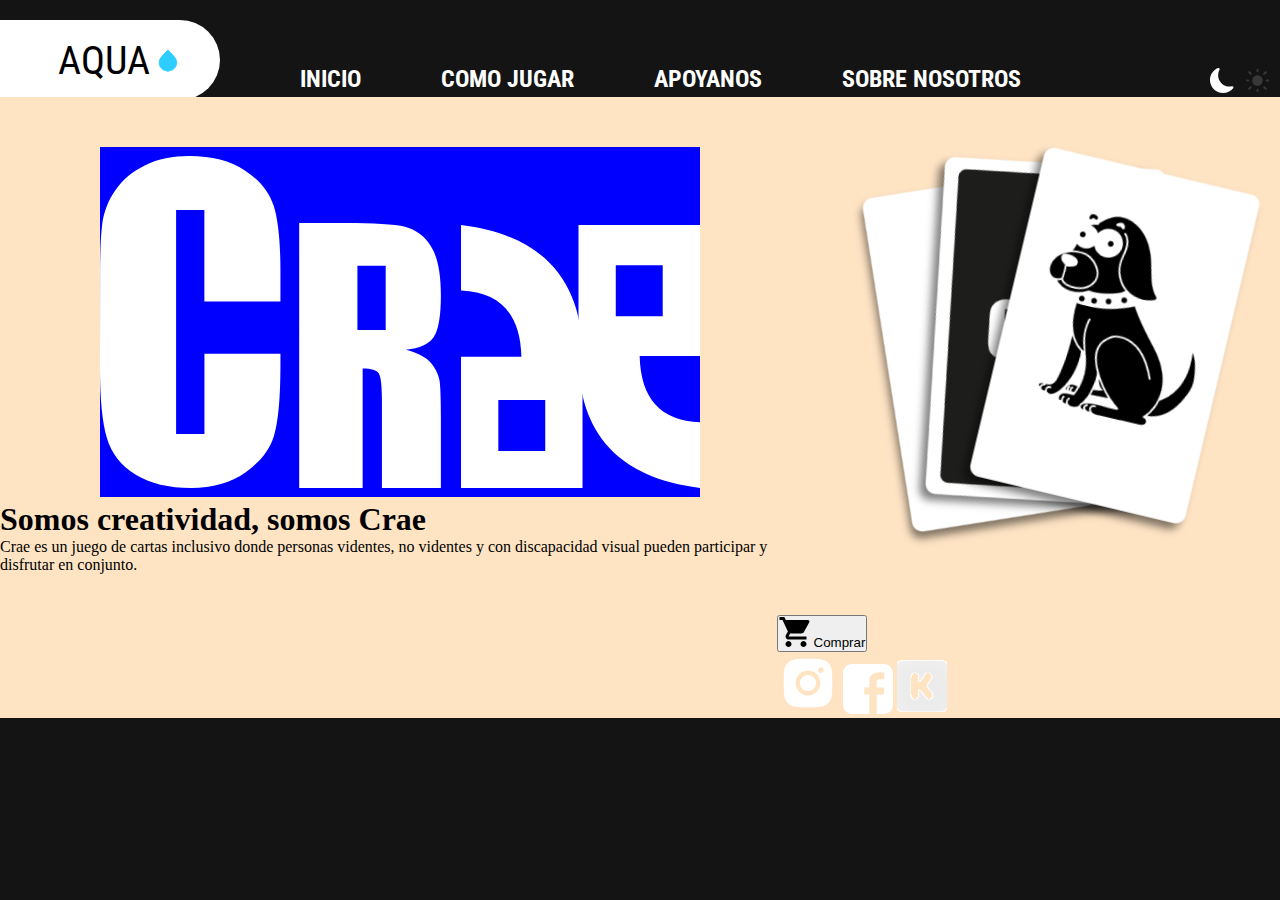
==== views/black-home.html @ f731fef4 "feat: :lipstick: header terminado" ====
<!DOCTYPE html>
<html lang="en">
<head>
    <meta charset="UTF-8">
    <meta name="viewport" content="width=device-width, initial-scale=1.0">
    <title>Document</title>
    <link rel="stylesheet" href="../src/css/black-home.css">
</head>
<body>
    <header>
        <div class="box-aqua">
            <p>AQUA</p>
            <img src="../src/storage/img/white/water.svg" alt="">
        </div>
        <div class="sections">
            <a href="#inicio">INICIO</a>
            <a href="#">COMO JUGAR</a>
            <a href="#">APOYANOS</a>
            <a href="#">SOBRE NOSOTROS</a>
        </div>
        <div class="theme">
            <a href="#"><img src="../src/storage/img/moon-on.svg" alt=""></a>
            <a href="#"><img src="../src/storage/img/sun-off.svg" alt=""></a>
        </div>
    </header>
    <main>
        <section id="inicio">
            <div class="content">
                <img src="../src/storage/img/white/tittle.svg" alt="" class="tittle-1">
                <h1>Somos creatividad, somos Crae</h1>
                <p>Crae es un juego de cartas inclusivo donde personas videntes, no videntes y con discapacidad visual pueden participar y disfrutar en conjunto.</p>
            </div>
            <div class="img-iconbuy">
                <img src="../src/storage/img/white/dog.svg" alt="">
                <button>
                    <img src="../src/storage/img/white/car.svg" alt="">
                    Comprar
                </button>
                <div class="social-media">
                    <a href="#"><img src="../src/storage/img/white/ig.svg" alt=""></a>
                    <a href="#"><img src="../src/storage/img/white/fb.svg" alt=""></a>
                    <a href="#"><img src="../src/storage/img/white/icon-k.svg" alt=""></a>
                </div>
            </div>

        </section>
    </main>
</body>
</html>
---- src/css/black-home.css ----
@import url(variables.css);
*{
padding: 0;
margin: 0;
box-sizing: border-box;
}
body{
    background-color: var(--color-1);
}

header .box-aqua{
    background-color:var(--color-2);
    width: 300px;
    height: 80px;
    margin-top: 20px;
    margin-left: -80px;
    display: flex;
    gap: 5px;
    font-family: "RobotoCondensed-Regular";
    font-size: 40px;
    font-weight: 200;
    border-radius: 48px;
    align-items: center;
    justify-content: flex-end;
}
header .box-aqua img{
    width: 25px;
    margin-right: 40px;
}
header .sections{
    display: flex;
    width: 820px;
    margin-top: -35px;
    margin-left: 300px;
    gap: 80px;
}
header .sections a{
    text-decoration: none;
    color: var(--color-2);
    font-family: "RobotoCondensed-Bold";
    font-size: 24px;
}
header .theme{
    margin-left: 1210px;
    margin-top: -25px;
    width: 100px;
}
header .theme img{
    width: 25px;
}
header .theme {
    display: flex;
    gap: 10px;
}
#inicio{
    background-color:bisque;
    display: flex;
}
main .tittle-1{
    width: 600px;
    height: 350px;
    margin-left: 100px;
    margin-top: 50px;
    background-color: blue;
}
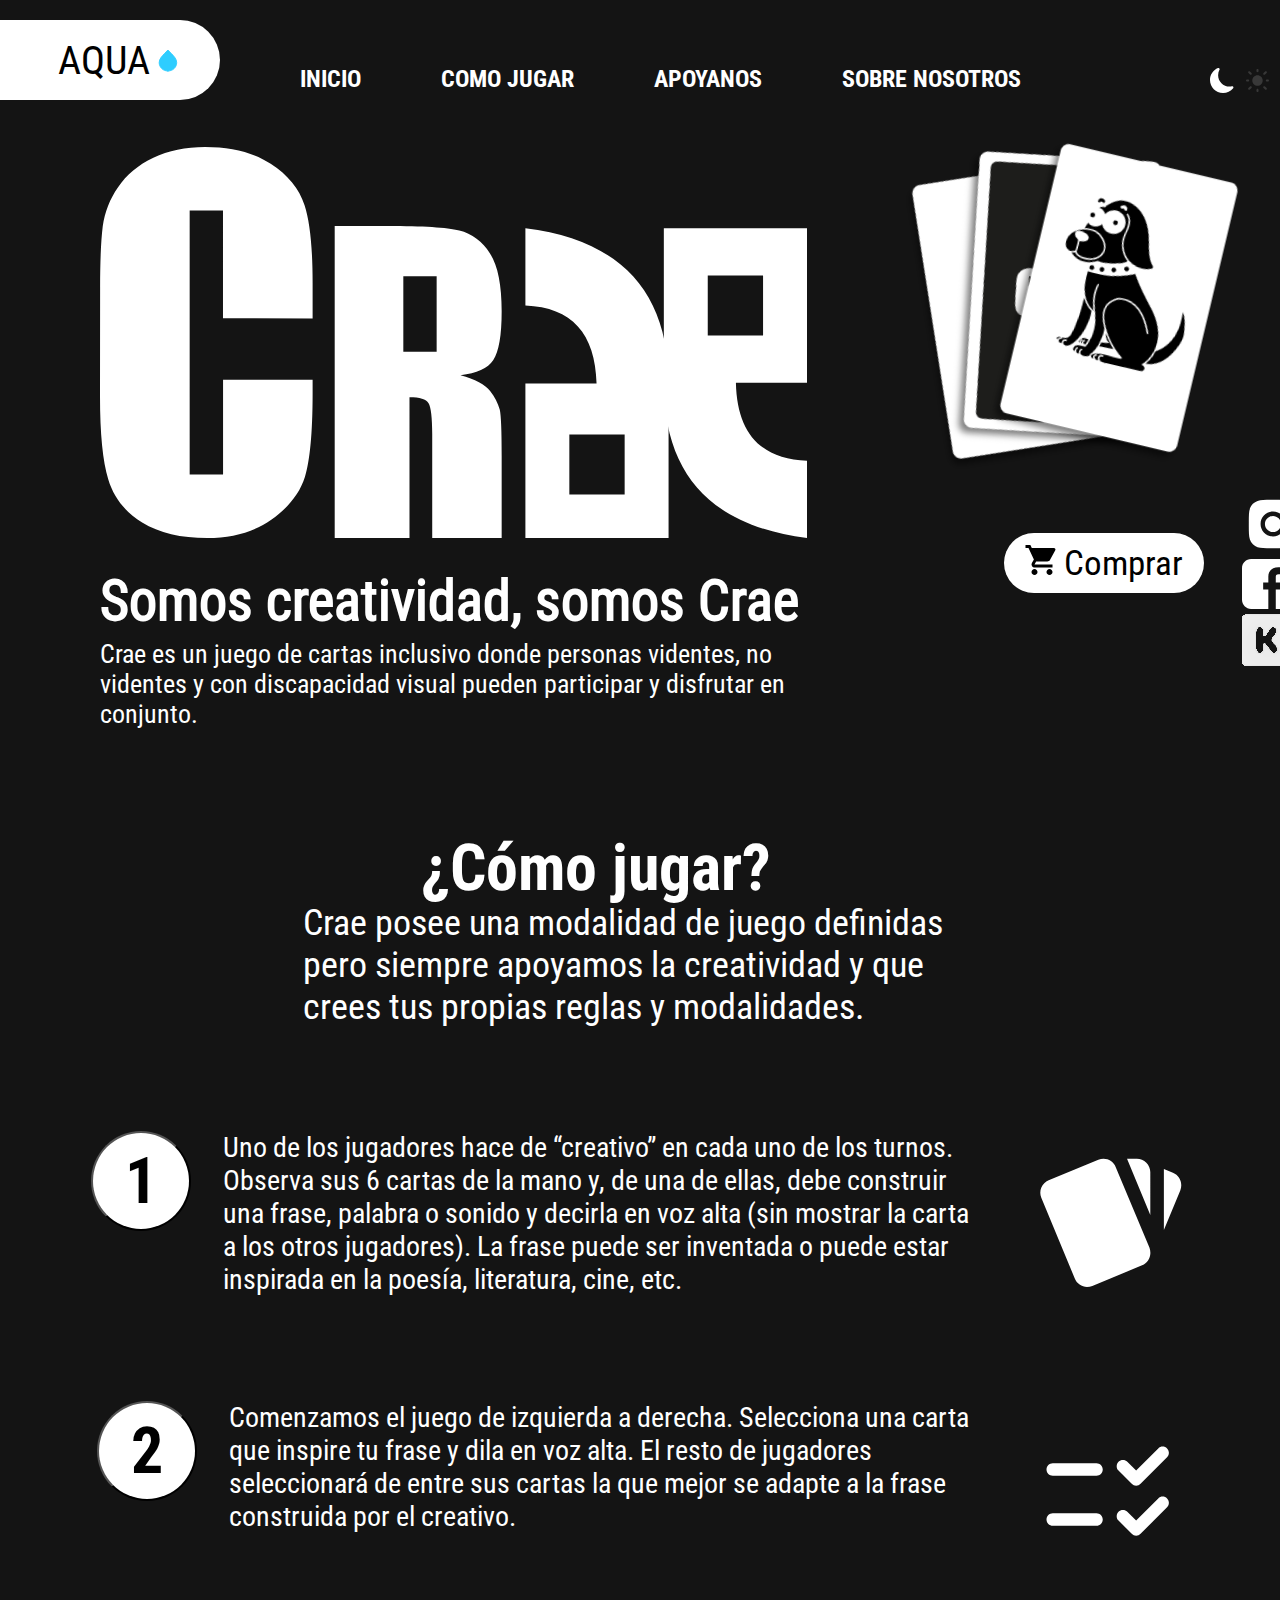
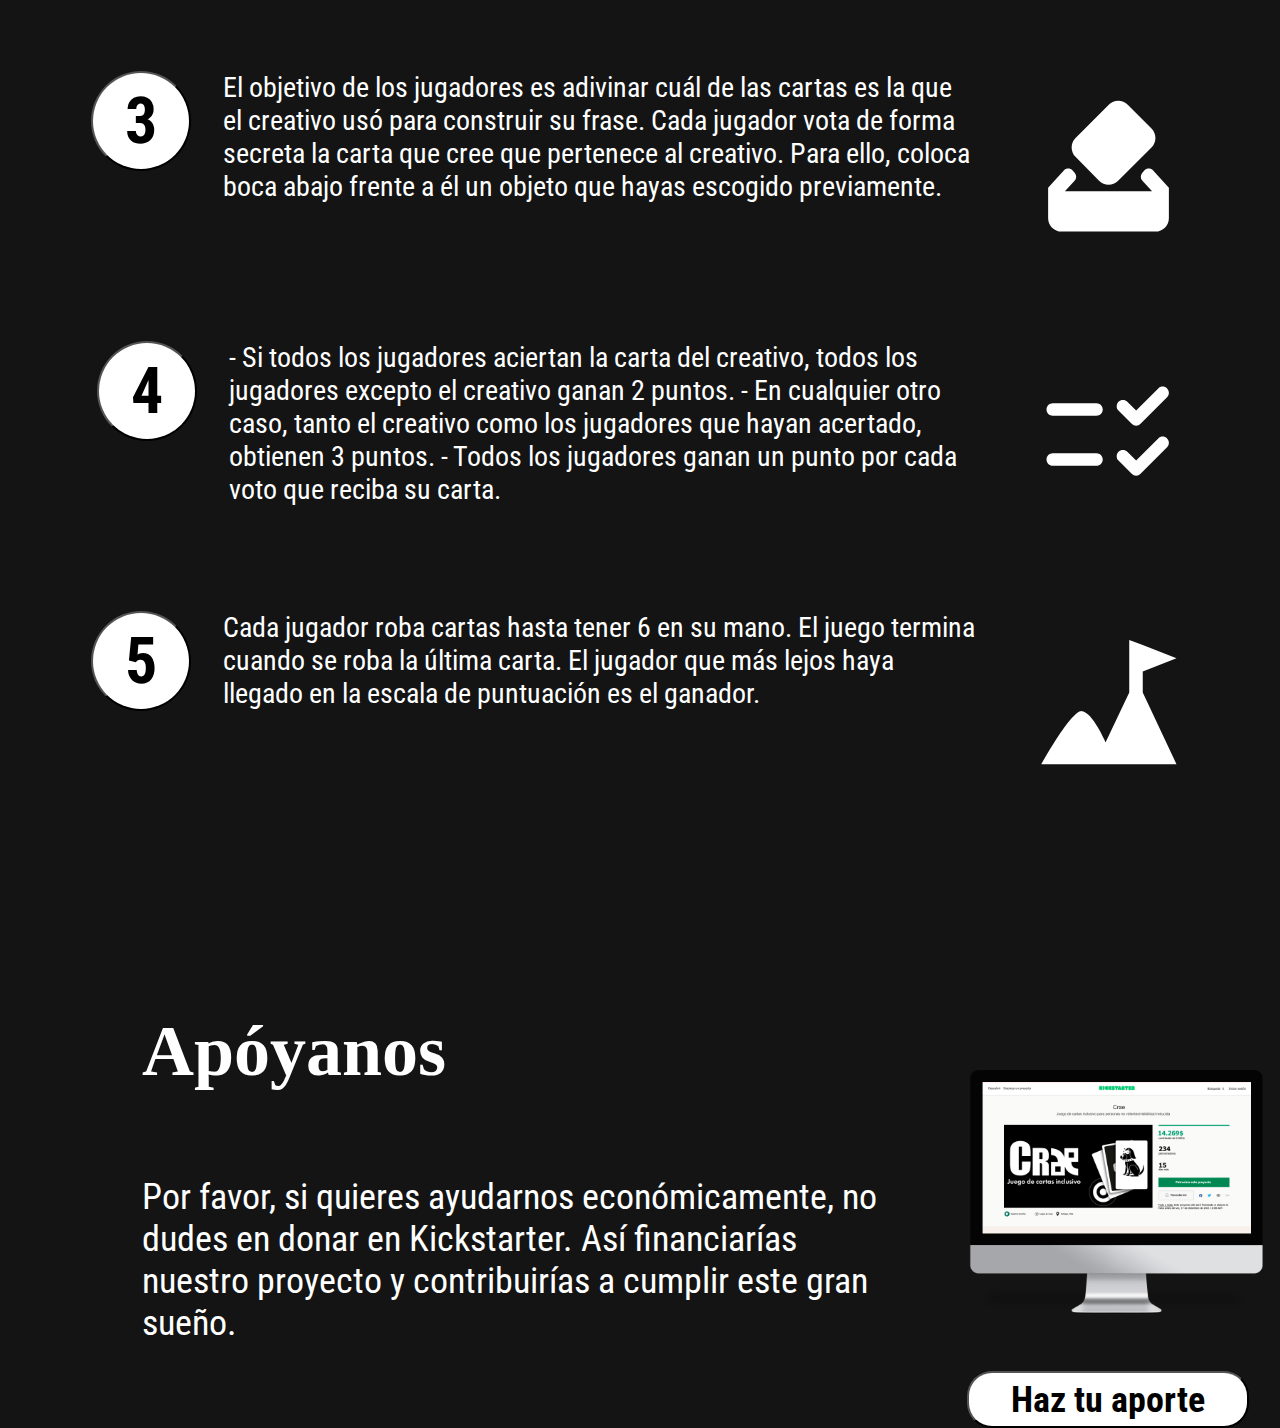
==== commit 6052a062: "feat: :lipstick: apoyanos terminado" ====
--- a/views/black-home.html
+++ b/views/black-home.html
@@ -31,7 +31,7 @@
                 <p>Crae es un juego de cartas inclusivo donde personas videntes, no videntes y con discapacidad visual pueden participar y disfrutar en conjunto.</p>
             </div>
             <div class="img-iconbuy">
-                <img src="../src/storage/img/white/dog.svg" alt="">
+                <img src="../src/storage/img/white/dog.svg" alt="" class="dog">
                 <button>
                     <img src="../src/storage/img/white/car.svg" alt="">
                     Comprar
@@ -42,7 +42,61 @@
                     <a href="#"><img src="../src/storage/img/white/icon-k.svg" alt=""></a>
                 </div>
             </div>
-
+        </section>
+        <section class="como-jugar">
+            <div class="tittle-2">
+                <h2>¿Cómo jugar?</h1>
+                <p>Crae posee una modalidad de juego definidas pero siempre apoyamos la creatividad y que crees tus propias reglas y modalidades.</p>
+            </div>
+            <div class="t1">
+                <div class="h1">
+                    <button>1</button>
+                </div>
+                <p>Uno de los jugadores hace de “creativo” en cada uno de los turnos. Observa sus 6 cartas de la mano y, de una de ellas, debe construir una frase, palabra o sonido y decirla en voz alta (sin mostrar la carta a los otros jugadores). La frase puede ser inventada o puede estar inspirada en la poesía, literatura, cine, etc.                 </p>
+                <img src="../src/storage/img/white/cards.svg" alt="">
+            </div>
+            <div class="t2">
+                <div class="h1">
+                    <button>2</button>
+                </div>
+                <p>Comenzamos el juego de izquierda a derecha. Selecciona una carta que inspire tu frase y dila en voz alta. El resto de jugadores seleccionará de entre sus cartas la que mejor se adapte a la frase construida por el creativo.</p>
+                <img src="../src/storage/img/white/checklist.svg" alt="">
+            </div>
+            <div class="t3">
+                <div class="h3">
+                    <button>3</button>
+                </div>
+                <p>El objetivo de los jugadores es adivinar cuál de las cartas es la que el creativo usó para construir su frase. Cada jugador vota de forma secreta la carta que cree que pertenece al creativo. Para ello, coloca boca abajo frente a él un objeto que hayas escogido previamente. </p>
+                <img src="../src/storage/img/white/how-to-vote.svg" alt="">
+            </div>
+            <div class="t4">
+                <div class="h4">
+                    <button>4</button>
+                </div>
+                <p>- Si todos los jugadores aciertan la carta del creativo, todos los jugadores excepto el creativo ganan 2 puntos. 
+                    - En cualquier otro caso, tanto el creativo como los jugadores que hayan acertado, obtienen 3 puntos. 
+                    - Todos los jugadores ganan un punto por cada voto que reciba su carta. 
+                </p>
+                <img src="../src/storage/img/white/checklist.svg" alt="">
+            </div>
+            <div class="t5">
+                <div class="h5">
+                    <button>5</button>
+                </div>
+                <p>Cada jugador roba cartas hasta tener 6 en su mano. El juego termina cuando se roba la última carta. El jugador que más lejos haya llegado en la escala de puntuación es el ganador.</p>
+                <img src="../src/storage/img/white/mdi_summit.svg" alt="">
+            </div>
+        </section>
+        <section class="apoyanos">
+            <div class="text">
+                <h1>Apóyanos</h1>
+                <p>Por favor, si quieres ayudarnos económicamente, no dudes en donar en Kickstarter.
+                    Así financiarías nuestro proyecto y contribuirías a cumplir este gran sueño.</p>
+            </div>
+            <div class="img-button">
+                <img src="../src/storage/img/white/pc.svg" alt="">
+                <button>Haz tu aporte</button>
+            </div>
         </section>
     </main>
 </body>
--- a/src/css/black-home.css
+++ b/src/css/black-home.css
@@ -53,13 +53,141 @@
     gap: 10px;
 }
 #inicio{
-    background-color:bisque;
     display: flex;
 }
-main .tittle-1{
-    width: 600px;
-    height: 350px;
+main .content{
+    width: 1000px;
+    height: 500px;
     margin-left: 100px;
     margin-top: 50px;
-    background-color: blue;
+    font-family: "RobotoCondensed-Regular";
+}
+main .content h1{
+    font-size: 56.4px;
+    color: var(--color-2);
+    margin-top: 26px;
+    width: 707px;
+    height: 71px;
+}
+main .content p{
+    width: 685px;
+    height: 91px;
+    font-size: 26px;
+}
+main .tittle-1{
+    width: 707px;
+    height: 391px;
+}
+main .content p{
+    color: var(--color-2);
+    font-size: 26px;
+}
+main .img-iconbuy button{
+    width: 200px;
+    height: 60px;
+    border-radius: 31.5px;
+    margin-left: 197px;
+    border: none;
+    background-color: var(--color-2);
+    font-size: 35px;
+    font-family: "RobotoCondensed-Regular";
+    align-items: center;
+    justify-content: center;
+}
+main .img-iconbuy .dog{
+    width: 405.12px;
+    height: 432.07px;
+    margin-left: 35px;
+}
+main .social-media{
+    display: flex;
+    flex-direction: column;
+    width: 82px;
+    height: 218px;
+    margin-left: 435px;
+    margin-top: -100px;
+}
+.como-jugar{
+    margin-top: 120px;
+    display: flex;
+    flex-direction: column;
+    align-items: center;
+    justify-content: center;
+    gap: 83px;
+}
+main .como-jugar .tittle-2{
+    align-items:center;
+    justify-content: center;
+}
+main .como-jugar .tittle-2 p{
+    width: 654px;
+    height: 146px;
+    justify-content: center;
+    font-size: 36px;
+    font-family: "RobotoCondensed-Regular";
+}
+main .como-jugar .tittle-2 h2{
+    color: var(--color-2);
+    margin-left: 150px;
+    align-items: center;
+    justify-content: center;
+    width: 393px;
+    height: 71px;
+    font-size: 64px;
+    font-family: "RobotoCondensed-Bold";
+}
+
+.como-jugar .t1, .t2, .t3, .t4, .t5{
+    display: flex;
+}
+.como-jugar p{
+    color: var(--color-2);
+    width: 752px;
+    height: 187px;
+    font-size: 28px;
+    font-family: "RobotoCondensed-Regular";
+    margin-left: 32px;
+    margin-right: 53px;
+}
+.como-jugar button{
+    background-color: var(--color-2);
+    width: 100px;
+    height: 100px;
+    border-radius: 50%;
+    align-items: center;
+    justify-content: center;
+    font-size: 64px;
+    font-family: "RobotoCondensed-Bold";
+}
+.apoyanos{
+    margin-top: 212px;
+    display: flex;
+    flex-direction: row;
+    color: var(--color-2);
+    margin-left: 142px;
+}
+.apoyanos h1{
+    font-size: 72px;
+}
+.apoyanos p{
+    margin-top: 83px;
+    width: 751px;
+    height: 184px;
+    font-size: 36px;
+    font-family: "RobotoCondensed-Regular";
+}
+.apoyanos .img-button{
+    margin-left: 37px;
+}
+.apoyanos button{
+    margin-top: 52px;
+    margin-left: 37px;
+    background-color: var(--color-2);
+    width: 282px;
+    height: 57px;
+    border-radius: 25px;
+    align-items: center;
+    justify-content: center;
+    font-size: 36px;
+    font-family: "RobotoCondensed-Bold";
 }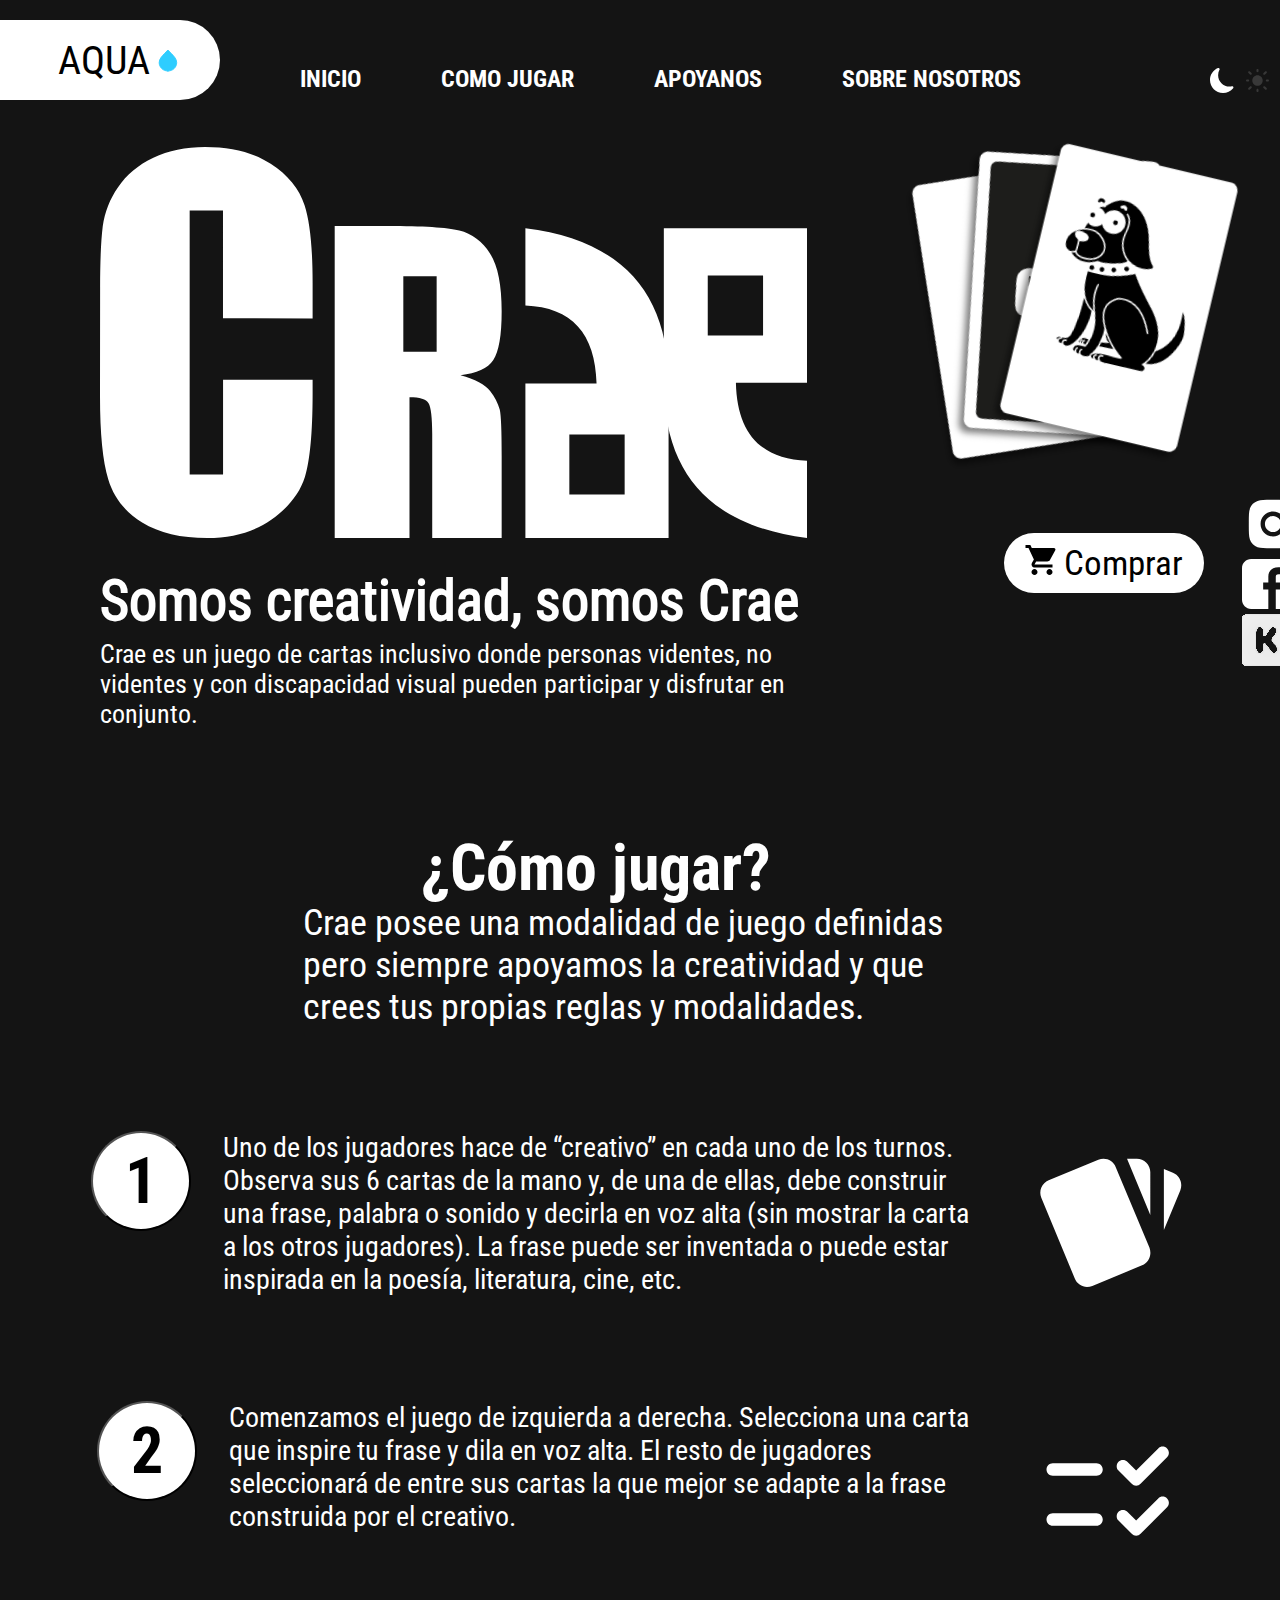
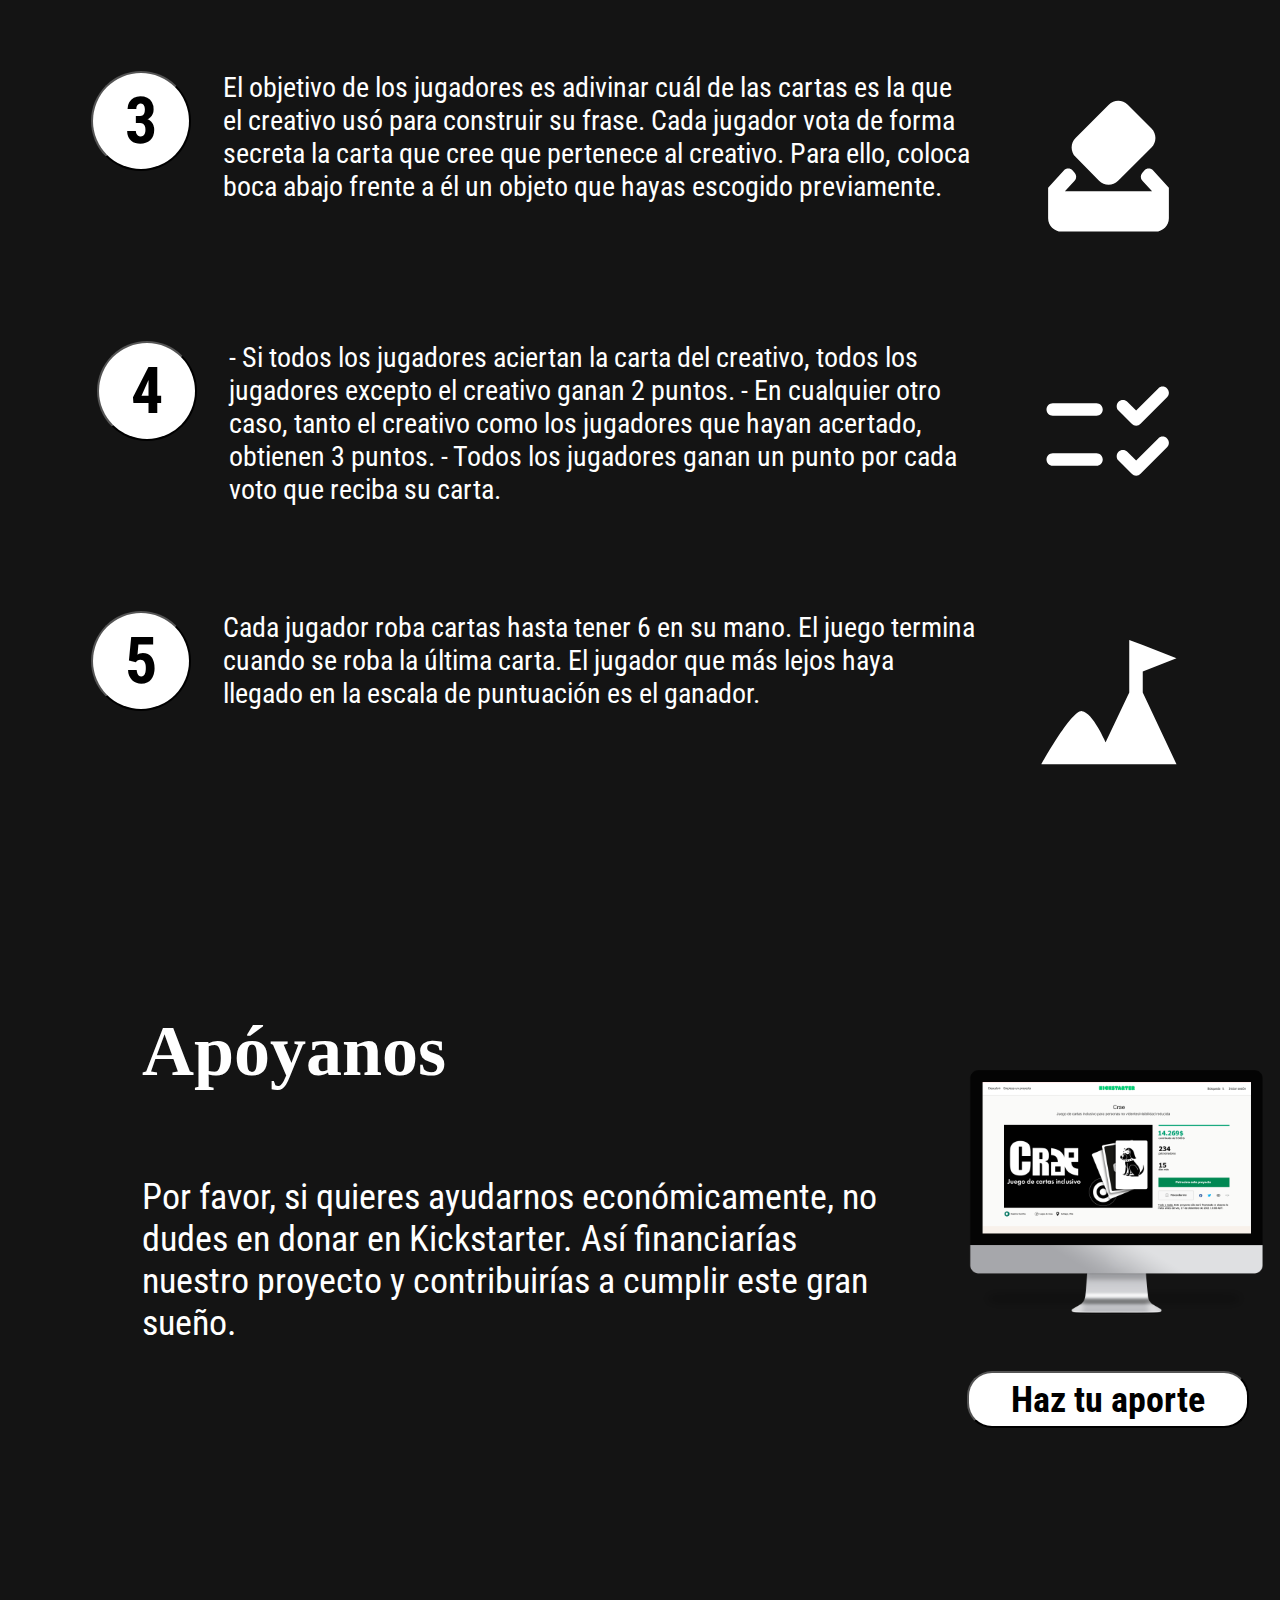
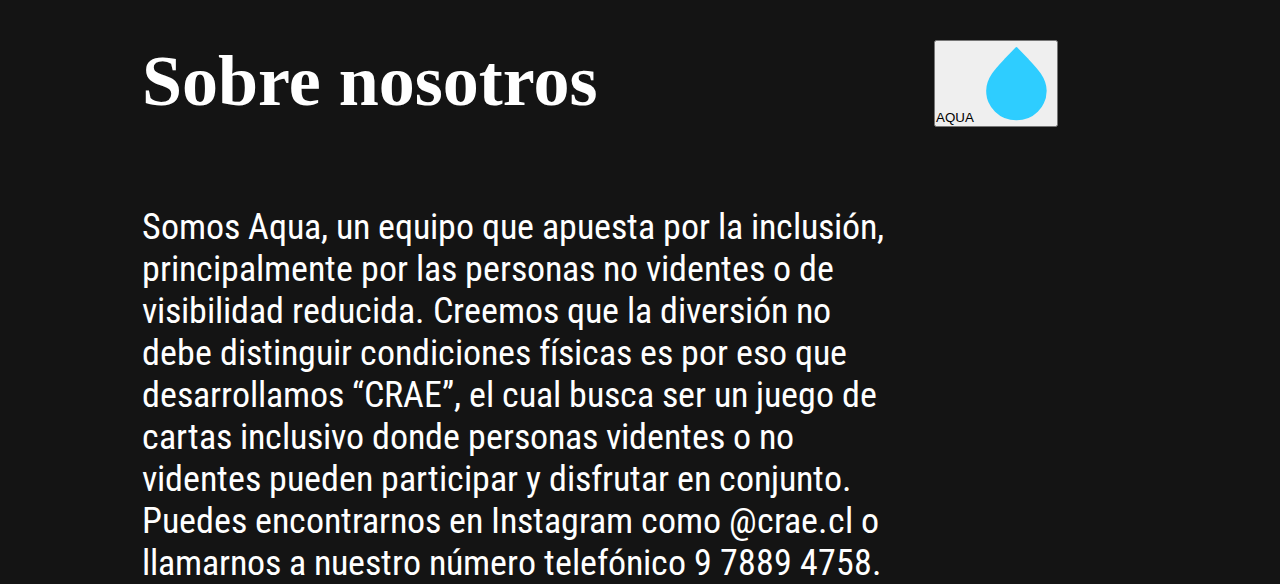
==== commit 4e81f824: "feat: :lipstick: detalles terminados" ====
--- a/views/black-home.html
+++ b/views/black-home.html
@@ -14,9 +14,9 @@
         </div>
         <div class="sections">
             <a href="#inicio">INICIO</a>
-            <a href="#">COMO JUGAR</a>
-            <a href="#">APOYANOS</a>
-            <a href="#">SOBRE NOSOTROS</a>
+            <a href="#como-jugar">COMO JUGAR</a>
+            <a href="#apoyanos">APOYANOS</a>
+            <a href="#sobre-nosotros">SOBRE NOSOTROS</a>
         </div>
         <div class="theme">
             <a href="#"><img src="../src/storage/img/moon-on.svg" alt=""></a>
@@ -43,7 +43,7 @@
                 </div>
             </div>
         </section>
-        <section class="como-jugar">
+        <section class="como-jugar" id="como-jugar">
             <div class="tittle-2">
                 <h2>¿Cómo jugar?</h1>
                 <p>Crae posee una modalidad de juego definidas pero siempre apoyamos la creatividad y que crees tus propias reglas y modalidades.</p>
@@ -87,7 +87,7 @@
                 <img src="../src/storage/img/white/mdi_summit.svg" alt="">
             </div>
         </section>
-        <section class="apoyanos">
+        <section class="apoyanos" id="apoyanos">
             <div class="text">
                 <h1>Apóyanos</h1>
                 <p>Por favor, si quieres ayudarnos económicamente, no dudes en donar en Kickstarter.
@@ -98,6 +98,18 @@
                 <button>Haz tu aporte</button>
             </div>
         </section>
+        <section class="sobre-nosotros" id="sobre-nosotros">
+            <div class="text">
+                <h1>Sobre nosotros</h1>
+                <p>Somos Aqua, un equipo que apuesta por la inclusión, principalmente por las personas no videntes o de visibilidad reducida.
+                    Creemos que la diversión no debe distinguir condiciones físicas es por eso que desarrollamos “CRAE”, el cual busca ser un juego de cartas inclusivo donde personas videntes o no videntes pueden participar y disfrutar en conjunto.<br>
+                    Puedes encontrarnos en Instagram como @crae.cl o llamarnos a nuestro número telefónico 9 7889 4758.</p>
+            </div>
+            <div class="img">
+                <img src="../src/storage/img/white/" alt="">
+                <button>AQUA<img src="../src/storage/img/white/water.svg" alt=""></button>
+            </div>
+        </section>
     </main>
 </body>
 </html>--- a/src/css/black-home.css
+++ b/src/css/black-home.css
@@ -190,4 +190,25 @@
     justify-content: center;
     font-size: 36px;
     font-family: "RobotoCondensed-Bold";
+}
+
+.sobre-nosotros{
+    margin-top: 212px;
+    display: flex;
+    flex-direction: row;
+    color: var(--color-2);
+    margin-left: 142px;
+}
+.sobre-nosotros h1{
+    font-size: 72px;
+}
+.sobre-nosotros p{
+    margin-top: 83px;
+    width: 751px;
+    height: 184px;
+    font-size: 36px;
+    font-family: "RobotoCondensed-Regular";
+}
+.sobre-nosotros button{
+    margin-left: 37px;
 }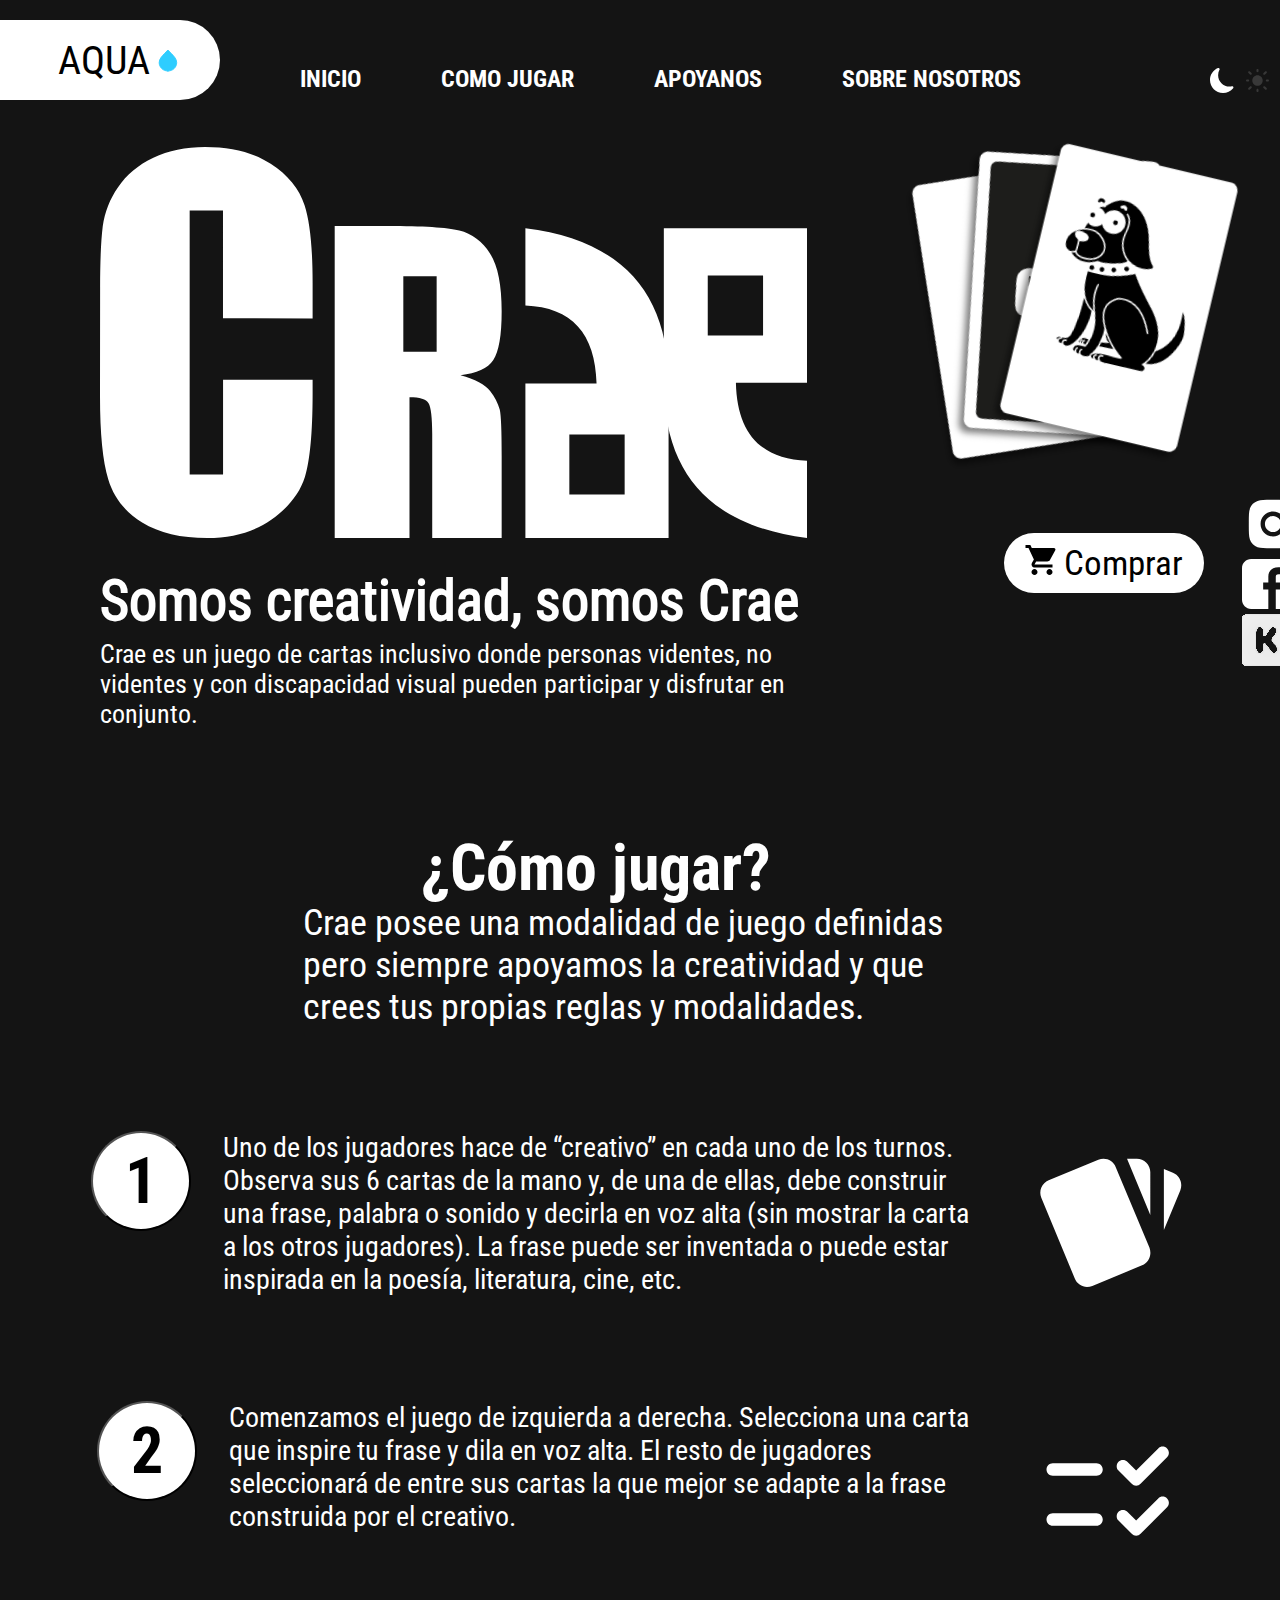
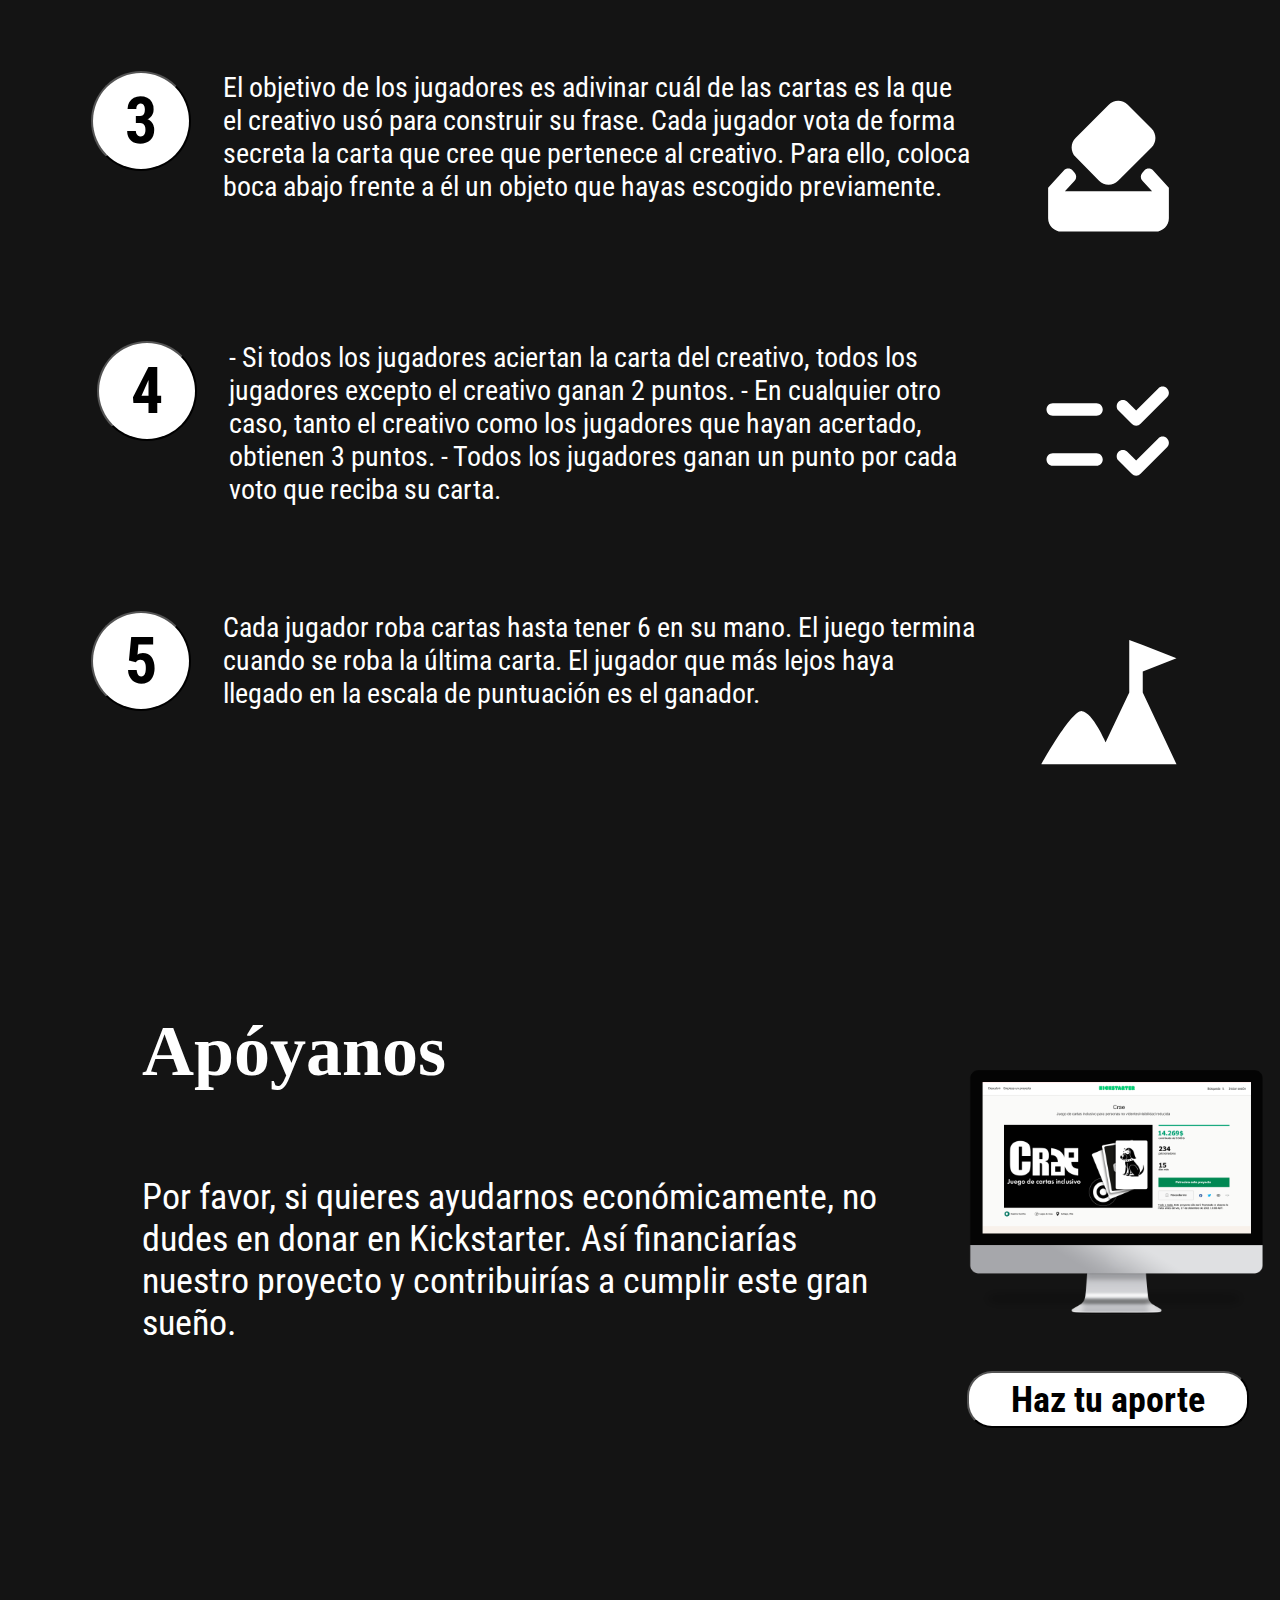
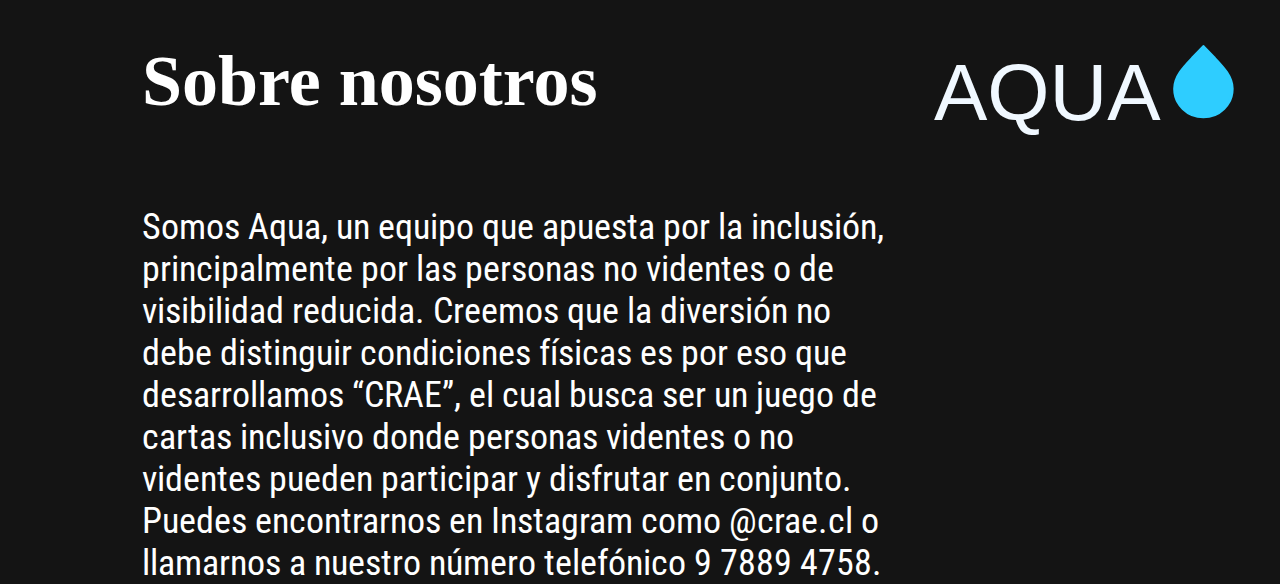
==== commit 10af5e97: "feat: :lipstick: pag terminada" ====
--- a/views/black-home.html
+++ b/views/black-home.html
@@ -3,7 +3,7 @@
 <head>
     <meta charset="UTF-8">
     <meta name="viewport" content="width=device-width, initial-scale=1.0">
-    <title>Document</title>
+    <title>Home</title>
     <link rel="stylesheet" href="../src/css/black-home.css">
 </head>
 <body>
--- a/src/css/black-home.css
+++ b/src/css/black-home.css
@@ -210,5 +210,9 @@
     font-family: "RobotoCondensed-Regular";
 }
 .sobre-nosotros button{
+    font-size: 80px;
+    color: aliceblue;
+    background-color: transparent;
+    border: none;
     margin-left: 37px;
 }